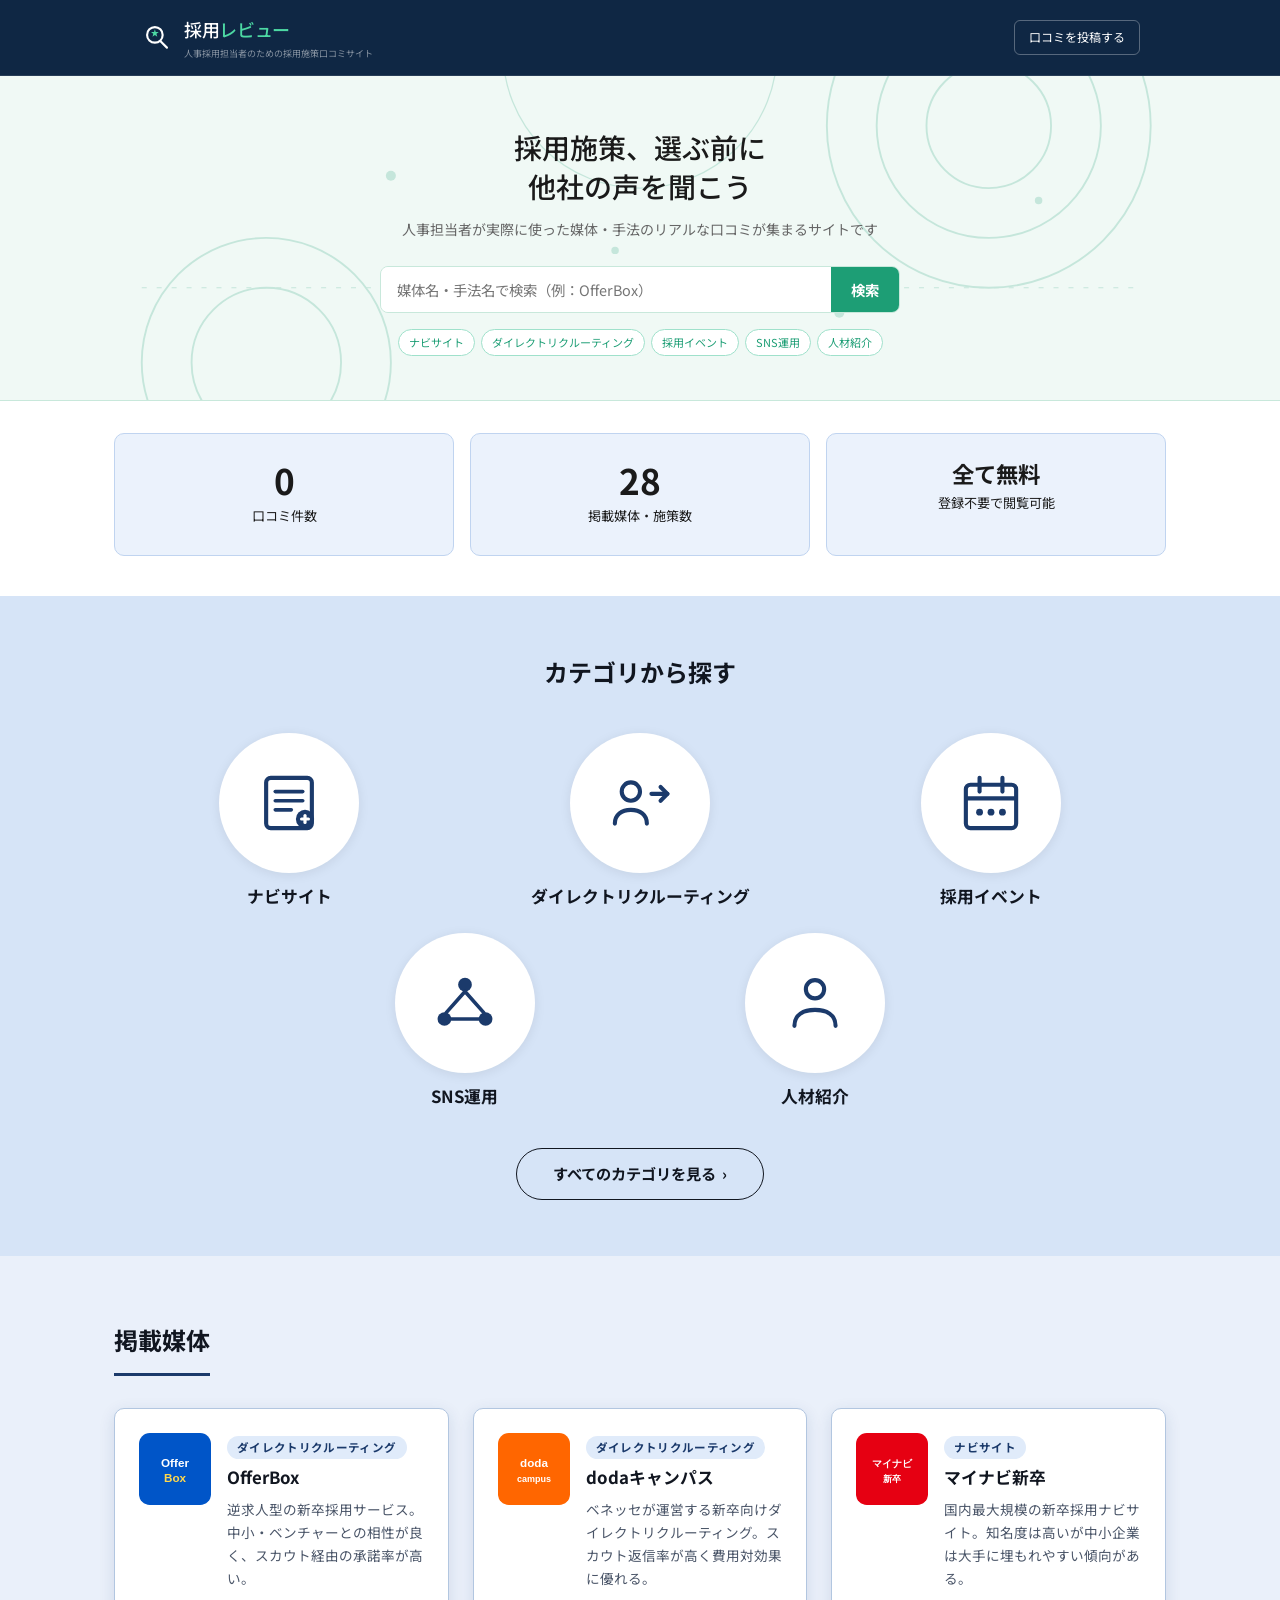
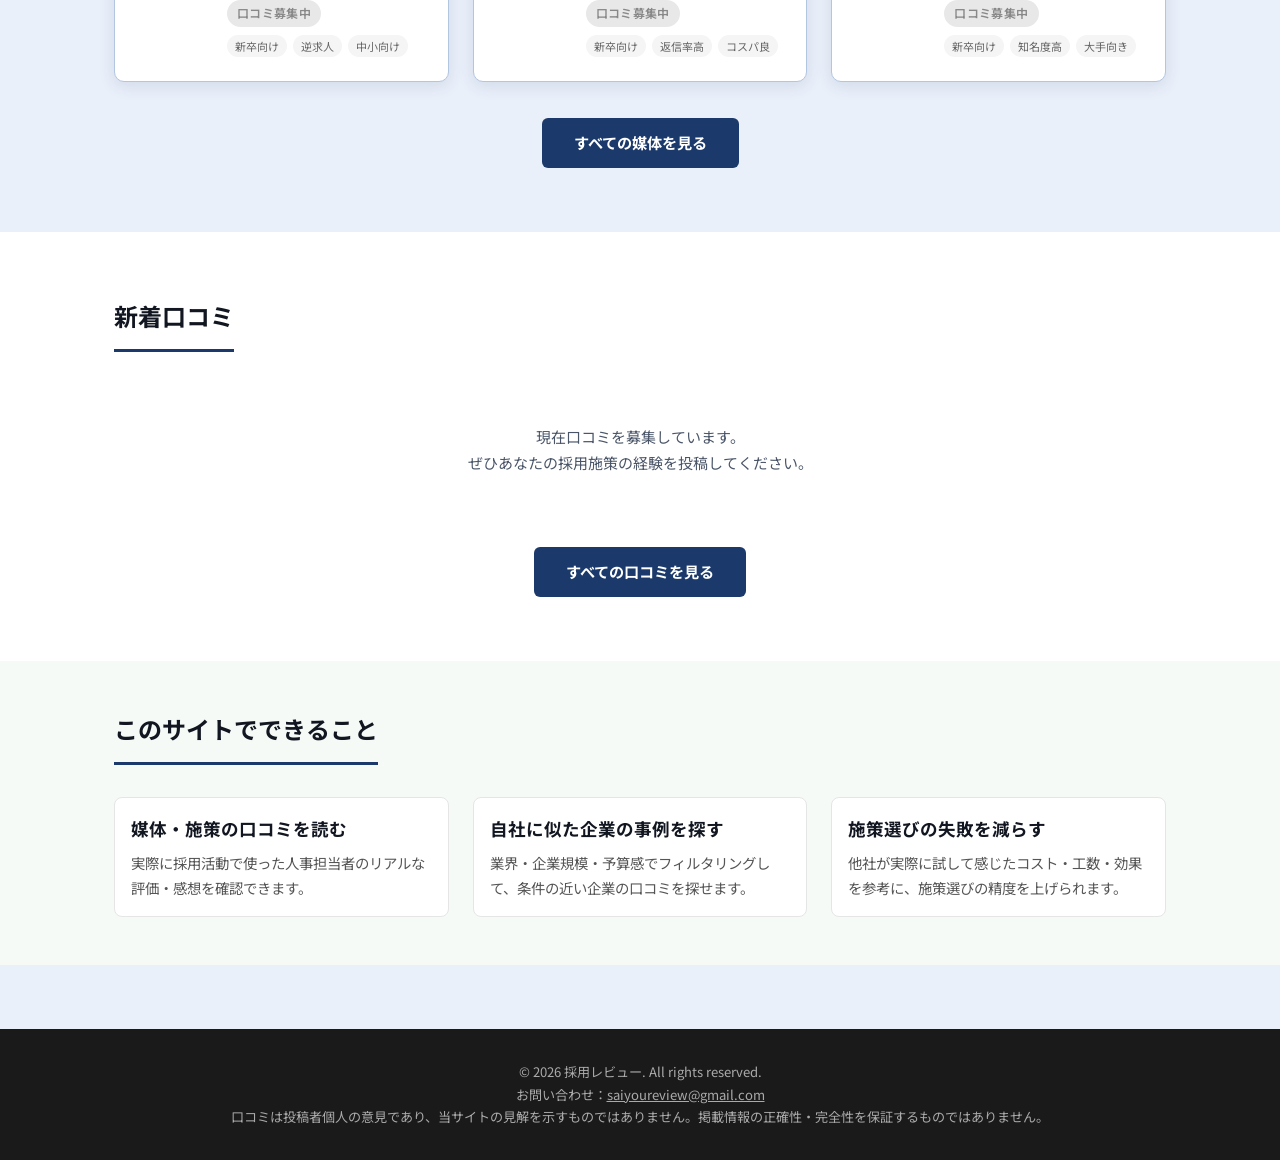
==== index.html @ 42b3bf72 "initial commit" ====
<!DOCTYPE html>
<html lang="ja">
<head>
  <meta charset="UTF-8">
  <meta name="viewport" content="width=device-width, initial-scale=1.0">
  <title>採用レビュー | 採用施策口コミサイト</title>
  <meta name="description" content="人事採用担当者のための採用施策口コミサイト。実際に使った媒体・手法のリアルな評価が集まります。">
  <link rel="stylesheet" href="style.css">
</head>
<body>

  <!-- ヘッダー -->
  <header class="site-header">
    <div class="header-inner">
      <a class="header-logo" href="index.html">
        <svg width="34" height="34" viewBox="0 0 48 48" xmlns="http://www.w3.org/2000/svg" aria-hidden="true">
          <circle cx="21" cy="21" r="11" fill="none" stroke="white" stroke-width="3"/>
          <line x1="29" y1="30" x2="38" y2="39" stroke="white" stroke-width="3" stroke-linecap="round"/>
          <polygon points="21,13 22.2,17 26.5,17 23.2,19.5 24.4,23.5 21,21 17.6,23.5 18.8,19.5 15.5,17 19.8,17" fill="#4DD9A4"/>
        </svg>
        <div class="logo-text-wrap">
          <div class="logo-name">採用<span>レビュー</span></div>
          <div class="logo-tagline">人事採用担当者のための採用施策口コミサイト</div>
        </div>
      </a>
      <a href="https://docs.google.com/forms/d/e/1FAIpQLSdxXfMuIzpGPsbss---XyRAHWYiXfm2ue7UABuBfPhTopkmUQ/viewform?usp=header" class="btn-post" target="_blank" rel="noopener noreferrer">口コミを投稿する</a>
    </div>
  </header>

  <!-- ヒーロー -->
  <section class="hero">
    <svg class="hero-pattern" viewBox="0 0 800 260" xmlns="http://www.w3.org/2000/svg" aria-hidden="true">
      <circle cx="680" cy="40" r="130" fill="none" stroke="#1D9E75" stroke-width="1.5"/>
      <circle cx="680" cy="40" r="90" fill="none" stroke="#1D9E75" stroke-width="1.5"/>
      <circle cx="680" cy="40" r="50" fill="none" stroke="#1D9E75" stroke-width="1.5"/>
      <circle cx="100" cy="230" r="100" fill="none" stroke="#1D9E75" stroke-width="1.5"/>
      <circle cx="100" cy="230" r="60" fill="none" stroke="#1D9E75" stroke-width="1.5"/>
      <circle cx="400" cy="-20" r="110" fill="none" stroke="#1D9E75" stroke-width="1"/>
      <line x1="0" y1="170" x2="800" y2="170" stroke="#1D9E75" stroke-width="0.8" stroke-dasharray="4 8"/>
      <circle cx="200" cy="80" r="4" fill="#1D9E75"/>
      <circle cx="380" cy="140" r="3" fill="#1D9E75"/>
      <circle cx="560" cy="190" r="4" fill="#1D9E75"/>
      <circle cx="720" cy="100" r="3" fill="#1D9E75"/>
    </svg>
    <div class="hero-inner">
      <h1>採用施策、選ぶ前に<br>他社の声を聞こう</h1>
      <p>人事担当者が実際に使った媒体・手法のリアルな口コミが集まるサイトです</p>
      <div class="hero-search">
        <input type="text" id="hero-search-input" class="search-input" placeholder="媒体名・手法名で検索（例：OfferBox）">
        <button class="search-btn" onclick="doSearch()">検索</button>
      </div>
      <div class="hero-tags">
        <a href="reviews.html?category=ナビサイト" class="hero-tag">ナビサイト</a>
        <a href="reviews.html?category=ダイレクトリクルーティング" class="hero-tag">ダイレクトリクルーティング</a>
        <a href="reviews.html?category=採用イベント" class="hero-tag">採用イベント</a>
        <a href="reviews.html?category=SNS運用" class="hero-tag">SNS運用</a>
        <a href="reviews.html?category=人材紹介" class="hero-tag">人材紹介</a>
      </div>
    </div>
  </section>

  <!-- 統計カード -->
  <section class="stats-section">
    <div class="container">
      <div class="stats-grid">
        <div class="stat-card">
          <span class="stat-num">0</span>
          <span class="stat-label">口コミ件数</span>
        </div>
        <div class="stat-card">
          <span class="stat-num">28</span>
          <span class="stat-label">掲載媒体・施策数</span>
        </div>
        <div class="stat-card">
          <span class="stat-num stat-text">全て無料</span>
          <span class="stat-label">登録不要で閲覧可能</span>
        </div>
      </div>
    </div>
  </section>

  <!-- カテゴリから探す -->
  <section class="category-section">
    <div class="container">
      <h2 class="category-section-title">カテゴリから探す</h2>
      <div class="category-grid">
        <!-- ナビサイト：求人票リストのアイコン -->
        <a class="category-item" href="reviews.html?category=ナビサイト">
          <div class="category-circle">
            <svg width="64" height="64" viewBox="0 0 28 28" fill="none" xmlns="http://www.w3.org/2000/svg">
              <rect x="4" y="3" width="20" height="22" rx="2" stroke="#1B3A6B" stroke-width="1.8" fill="none"/>
              <line x1="8" y1="9" x2="20" y2="9" stroke="#1B3A6B" stroke-width="1.6" stroke-linecap="round"/>
              <line x1="8" y1="13" x2="20" y2="13" stroke="#1B3A6B" stroke-width="1.6" stroke-linecap="round"/>
              <line x1="8" y1="17" x2="15" y2="17" stroke="#1B3A6B" stroke-width="1.6" stroke-linecap="round"/>
              <circle cx="21" cy="21" r="4" fill="#1B3A6B"/>
              <line x1="19.5" y1="21" x2="22.5" y2="21" stroke="white" stroke-width="1.4" stroke-linecap="round"/>
              <line x1="21" y1="19.5" x2="21" y2="22.5" stroke="white" stroke-width="1.4" stroke-linecap="round"/>
            </svg>
          </div>
          <span class="category-name">ナビサイト</span>
        </a>

        <!-- ダイレクトリクルーティング：人物に矢印のアイコン -->
        <a class="category-item" href="reviews.html?category=ダイレクトリクルーティング">
          <div class="category-circle">
            <svg width="64" height="64" viewBox="0 0 28 28" fill="none" xmlns="http://www.w3.org/2000/svg">
              <circle cx="10" cy="9" r="4" stroke="#1B3A6B" stroke-width="1.8" fill="none"/>
              <path d="M3 23c0-4 3-6 7-6s7 2 7 6" stroke="#1B3A6B" stroke-width="1.8" stroke-linecap="round" fill="none"/>
              <line x1="19" y1="10" x2="26" y2="10" stroke="#1B3A6B" stroke-width="1.8" stroke-linecap="round"/>
              <polyline points="23,7 26,10 23,13" stroke="#1B3A6B" stroke-width="1.8" stroke-linecap="round" stroke-linejoin="round" fill="none"/>
            </svg>
          </div>
          <span class="category-name">ダイレクトリクルーティング</span>
        </a>

        <!-- 採用イベント：カレンダーのアイコン -->
        <a class="category-item" href="reviews.html?category=採用イベント">
          <div class="category-circle">
            <svg width="64" height="64" viewBox="0 0 28 28" fill="none" xmlns="http://www.w3.org/2000/svg">
              <rect x="3" y="6" width="22" height="19" rx="2" stroke="#1B3A6B" stroke-width="1.8" fill="none"/>
              <line x1="3" y1="12" x2="25" y2="12" stroke="#1B3A6B" stroke-width="1.8"/>
              <line x1="9" y1="3" x2="9" y2="9" stroke="#1B3A6B" stroke-width="1.8" stroke-linecap="round"/>
              <line x1="19" y1="3" x2="19" y2="9" stroke="#1B3A6B" stroke-width="1.8" stroke-linecap="round"/>
              <circle cx="9" cy="18" r="1.5" fill="#1B3A6B"/>
              <circle cx="14" cy="18" r="1.5" fill="#1B3A6B"/>
              <circle cx="19" cy="18" r="1.5" fill="#1B3A6B"/>
            </svg>
          </div>
          <span class="category-name">採用イベント</span>
        </a>

        <!-- SNS運用：スマホ＋吹き出しのアイコン -->
        <a class="category-item" href="reviews.html?category=SNS運用">
          <div class="category-circle">
            <svg width="64" height="64" viewBox="0 0 28 28" fill="none" xmlns="http://www.w3.org/2000/svg">
              <circle cx="14" cy="6" r="3" fill="#1B3A6B"/>
              <circle cx="5" cy="21" r="3" fill="#1B3A6B"/>
              <circle cx="23" cy="21" r="3" fill="#1B3A6B"/>
              <line x1="14" y1="9" x2="5.8" y2="18.2" stroke="#1B3A6B" stroke-width="1.6" stroke-linecap="round"/>
              <line x1="14" y1="9" x2="22.2" y2="18.2" stroke="#1B3A6B" stroke-width="1.6" stroke-linecap="round"/>
              <line x1="7.8" y1="21" x2="20.2" y2="21" stroke="#1B3A6B" stroke-width="1.6" stroke-linecap="round"/>
            </svg>
          </div>
          <span class="category-name">SNS運用</span>
        </a>

        <!-- 人材紹介：人物＋ブリーフケースのアイコン -->
        <a class="category-item" href="reviews.html?category=人材紹介">
          <div class="category-circle">
            <svg width="64" height="64" viewBox="0 0 28 28" fill="none" xmlns="http://www.w3.org/2000/svg">
              <circle cx="14" cy="8" r="4" stroke="#1B3A6B" stroke-width="1.8" fill="none"/>
              <path d="M5 24c0-5 4-7 9-7s9 2 9 7" stroke="#1B3A6B" stroke-width="1.8" stroke-linecap="round" fill="none"/>
            </svg>
          </div>
          <span class="category-name">人材紹介</span>
        </a>
      </div>
      <div style="text-align:center; margin-top:40px;">
        <a href="reviews.html" class="btn-all-category">すべてのカテゴリを見る &nbsp;›</a>
      </div>
    </div>
  </section>

  <!-- 評価の高い媒体 -->
  <section class="section">
    <div class="container">
      <h2 class="section-title">掲載媒体</h2>
      <div id="featured-cards" class="cards-grid"></div>
      <div style="text-align:center; margin-top:36px;">
        <a href="reviews.html" class="btn-primary">すべての媒体を見る</a>
      </div>
    </div>
  </section>

  <!-- 新着口コミ -->
  <section class="section" style="background:#fff;">
    <div class="container">
      <h2 class="section-title">新着口コミ</h2>
      <div id="latest-reviews"></div>
      <div style="text-align:center; margin-top:32px;">
        <a href="reviews.html" class="btn-primary">すべての口コミを見る</a>
      </div>
    </div>
  </section>

  <!-- このサイトでできること -->
  <section class="section" style="background:#f5faf7; padding-top:48px; padding-bottom:48px;">
    <div class="container">
      <h2 class="section-title">このサイトでできること</h2>
      <div style="display:grid; grid-template-columns:repeat(auto-fill,minmax(260px,1fr)); gap:24px;">
        <div class="review-card" style="margin-bottom:0;">
          <h3 style="margin-bottom:8px;">媒体・施策の口コミを読む</h3>
          <p style="color:#555; font-size:.9rem;">実際に採用活動で使った人事担当者のリアルな評価・感想を確認できます。</p>
        </div>
        <div class="review-card" style="margin-bottom:0;">
          <h3 style="margin-bottom:8px;">自社に似た企業の事例を探す</h3>
          <p style="color:#555; font-size:.9rem;">業界・企業規模・予算感でフィルタリングして、条件の近い企業の口コミを探せます。</p>
        </div>
        <div class="review-card" style="margin-bottom:0;">
          <h3 style="margin-bottom:8px;">施策選びの失敗を減らす</h3>
          <p style="color:#555; font-size:.9rem;">他社が実際に試して感じたコスト・工数・効果を参考に、施策選びの精度を上げられます。</p>
        </div>
      </div>
    </div>
  </section>

  <!-- フッター -->
  <footer class="site-footer">
    <p>© 2026 採用レビュー. All rights reserved.</p>
    <p>お問い合わせ：<a href="mailto:saiyoureview@gmail.com" style="color:inherit;">saiyoureview@gmail.com</a></p>
    <p>口コミは投稿者個人の意見であり、当サイトの見解を示すものではありません。掲載情報の正確性・完全性を保証するものではありません。</p>
  </footer>

  <script src="data.js"></script>
  <script src="main.js"></script>
</body>
</html>
---- style.css ----
/* ============================================================
   style.css - メディア比較サイト 共通スタイル
   ブランドカラー：#BA7517（アンバー）
   ============================================================ */

/* --- Google Fonts -------------------------------------------*/
@import url('https://fonts.googleapis.com/css2?family=Noto+Sans+JP:wght@400;500;700&display=swap');

/* --- CSS変数 ------------------------------------------------*/
:root {
  --color-primary:        #1B3A6B;   /* 深青：ヘッダー・ボタン */
  --color-primary-dark:   #102545;   /* さらに濃い青：ホバー */
  --color-primary-light:  #E0EBFA;   /* 薄青：バッジ・アクセント面 */
  --color-accent:         #4A90D9;   /* スカイブルー：アクセント */
  --color-text:           #111620;
  --color-text-sub:       #4a5568;
  --color-bg:             #EAF0FA;   /* オフブルー */
  --color-white:          #ffffff;
  --color-border:         #B2C6E0;
  --color-star:           #D4860A;   /* アンバー（星はそのまま） */
  --color-star-empty:     #bbb;
  --radius-card:          10px;
  --shadow-card:          0 4px 16px rgba(27,58,107,0.12);
  --font-main:            'Noto Sans JP', sans-serif;
  --max-width:            1100px;
  --spacing-section:      64px;
}

/* --- リセット -----------------------------------------------*/
*, *::before, *::after { box-sizing: border-box; margin: 0; padding: 0; }
img { max-width: 100%; height: auto; display: block; }
a  { color: inherit; text-decoration: none; }

/* --- 基本レイアウト -----------------------------------------*/
body {
  font-family: var(--font-main);
  color: var(--color-text);
  background: var(--color-bg);
  line-height: 1.7;
  font-size: 15px;
}

.container {
  max-width: var(--max-width);
  margin: 0 auto;
  padding: 0 24px;
}

/* ============================================================
   ヘッダー（深緑背景）
   ============================================================ */
.site-header {
  background: #0f2744;
  padding: 14px 28px;
  border-bottom: 1px solid rgba(255, 255, 255, 0.1);
  position: sticky;
  top: 0;
  z-index: 100;
}

.header-inner {
  display: flex;
  align-items: center;
  justify-content: space-between;
  max-width: 1000px;
  margin: 0 auto;
}

.header-logo {
  display: flex;
  align-items: center;
  gap: 10px;
  text-decoration: none;
}

.logo-text-wrap {
  display: flex;
  flex-direction: column;
}

.logo-name {
  font-size: 18px;
  font-weight: 500;
  color: white;
  letter-spacing: -0.02em;
}

.logo-name span {
  color: #4DD9A4;
}

.logo-tagline {
  font-size: 9px;
  color: rgba(255, 255, 255, 0.5);
  margin-top: 1px;
}

.btn-post {
  font-size: 12px;
  background: transparent;
  color: white;
  border: 0.5px solid rgba(255, 255, 255, 0.3);
  border-radius: 6px;
  padding: 6px 14px;
  cursor: pointer;
  text-decoration: none;
  white-space: nowrap;
  transition: background 0.2s;
}

.btn-post:hover {
  background: rgba(255, 255, 255, 0.08);
}

/* ============================================================
   ヒーローセクション（白背景・検索ボックス）
   ============================================================ */
.hero {
  position: relative;
  background: #f0f9f5;
  padding: 52px 40px 44px;
  overflow: hidden;
  text-align: center;
  border-bottom: 0.5px solid #c8e8db;
}

.hero-pattern {
  position: absolute;
  top: 0;
  left: 0;
  width: 100%;
  height: 100%;
  opacity: 0.2;
  pointer-events: none;
}

.hero-inner {
  position: relative;
  z-index: 1;
  max-width: 600px;
  margin: 0 auto;
}

.hero h1 {
  font-size: 28px;
  font-weight: 500;
  color: #1a1a1a;
  margin: 0 0 12px;
  line-height: 1.4;
}

.hero p {
  font-size: 14px;
  color: #666;
  margin: 0 0 24px;
}

/* 検索ボックス */
.hero-search {
  display: flex;
  gap: 0;
  max-width: 520px;
  margin: 0 auto;
  border: 1.5px solid #c8e8db;
  border-radius: 8px;
  overflow: hidden;
}

.search-input {
  flex: 1;
  padding: 12px 16px;
  font-size: 0.9rem;
  font-family: var(--font-main);
  border: none;
  outline: none;
  color: var(--color-text);
  background: white;
}

.search-btn {
  padding: 12px 20px;
  background: #1D9E75;
  border: none;
  font-size: 0.9rem;
  font-family: var(--font-main);
  font-weight: 700;
  color: white;
  cursor: pointer;
  transition: background 0.2s;
}

/* カテゴリタグ */
.hero-tags {
  display: flex;
  justify-content: center;
  gap: 6px;
  flex-wrap: wrap;
  margin-top: 16px;
}

.hero-tag {
  font-size: 11px;
  color: #1D9E75;
  background: white;
  padding: 3px 10px;
  border-radius: 999px;
  border: 0.5px solid #9FE1CB;
  text-decoration: none;
}

.hero-tag:hover {
  background: #e8f7f2;
}

.search-btn:hover { background: #f5f5f5; }

/* セクション区切り線 */
.section-divider {
  display: none;
}

/* ============================================================
   統計カードセクション
   ============================================================ */
.stats-section {
  padding: 32px 0 40px;
  background: #ffffff;
}

.stats-grid {
  display: grid;
  grid-template-columns: repeat(3, 1fr);
  gap: 16px;
}

.stat-card {
  background: #EBF2FC;
  border: 1px solid #c0d4f0;
  border-radius: var(--radius-card);
  padding: 28px 24px;
  text-align: center;
  display: flex;
  flex-direction: column;
  gap: 8px;
}

.stat-num {
  font-size: 2.2rem;
  font-weight: 700;
  color: #1a1a1a;
  line-height: 1;
}

.stat-num.stat-text { font-size: 1.4rem; }

.stat-label {
  font-size: 0.82rem;
  color: #1a1a1a;
}

/* btn-primary（他ページで使用） */
.btn-primary {
  display: inline-block;
  background: var(--color-primary);
  color: var(--color-white);
  font-weight: 700;
  padding: 12px 32px;
  border-radius: 6px;
  font-size: 0.95rem;
  transition: background 0.2s;
}

.btn-primary:hover { background: var(--color-primary-dark); }

/* ============================================================
   セクション共通
   ============================================================ */
.section {
  padding: var(--spacing-section) 0;
}

.section-title {
  font-size: 1.5rem;
  font-weight: 700;
  margin-bottom: 32px;
  padding-bottom: 12px;
  border-bottom: 3px solid var(--color-primary);
  display: inline-block;
}

/* ============================================================
   カード（媒体一覧）
   ============================================================ */
.cards-grid {
  display: grid;
  grid-template-columns: repeat(auto-fill, minmax(300px, 1fr));
  gap: 24px;
}

.card {
  background: var(--color-white);
  border-radius: var(--radius-card);
  box-shadow: var(--shadow-card);
  padding: 24px;
  display: flex;
  gap: 16px;
  transition: transform 0.2s, box-shadow 0.2s;
  cursor: pointer;
  border: 1px solid var(--color-border);
}

.card:hover {
  transform: translateY(-3px);
  box-shadow: 0 6px 24px rgba(0,0,0,0.12);
}

.card-logo {
  width: 72px;
  height: 72px;
  border-radius: 8px;
  flex-shrink: 0;
  object-fit: cover;
}

.card-body { flex: 1; min-width: 0; }

.card-title {
  font-size: 1.05rem;
  font-weight: 700;
  margin: 4px 0 6px;
}

.card-catch {
  font-size: 0.85rem;
  color: var(--color-text-sub);
  margin-bottom: 10px;
}

.card-meta {
  display: flex;
  align-items: center;
  gap: 6px;
  margin-bottom: 8px;
}

.card-budget {
  font-size: 0.82rem;
  color: var(--color-text-sub);
  margin-bottom: 8px;
}

/* ============================================================
   カテゴリバッジ
   ============================================================ */
.category-badge {
  display: inline-block;
  background: var(--color-primary-light);
  color: var(--color-primary);
  font-size: 0.72rem;
  font-weight: 700;
  padding: 2px 10px;
  border-radius: 20px;
  letter-spacing: 0.03em;
}

/* ============================================================
   タグ
   ============================================================ */
.card-tags, .detail-tags { display: flex; flex-wrap: wrap; gap: 6px; }

.tag {
  display: inline-block;
  background: #f0ece4;
  color: var(--color-text-sub);
  font-size: 0.75rem;
  padding: 2px 10px;
  border-radius: 20px;
}

/* ============================================================
   星評価
   ============================================================ */
.stars { display: inline-flex; }

.star { font-size: 1rem; line-height: 1; }
.star.full  { color: var(--color-star); }
.star.half  { color: var(--color-star); opacity: 0.6; }
.star.empty { color: var(--color-star-empty); }

.score-num {
  font-size: 0.9rem;
  font-weight: 700;
  color: var(--color-primary);
  margin-left: 4px;
}

.review-count {
  font-size: 0.82rem;
  color: var(--color-text-sub);
}

/* ============================================================
   フィルターボタン
   ============================================================ */
.filter-wrap {
  display: flex;
  flex-wrap: wrap;
  gap: 10px;
  margin-bottom: 32px;
}

.filter-btn {
  background: var(--color-white);
  border: 1.5px solid var(--color-border);
  border-radius: 40px;
  padding: 6px 18px;
  font-size: 0.85rem;
  font-family: var(--font-main);
  cursor: pointer;
  transition: all 0.2s;
  color: var(--color-text);
}

.filter-btn:hover {
  border-color: var(--color-accent);
  color: var(--color-primary);
}

.filter-btn.active {
  background: var(--color-primary);
  border-color: var(--color-primary);
  color: var(--color-white);
  font-weight: 700;
}

/* ============================================================
   口コミカード
   ============================================================ */
.review-card {
  background: white;
  border: 0.5px solid #e5e5e5;
  border-radius: 8px;
  padding: 16px;
  margin-bottom: 12px;
}

.review-top {
  display: flex;
  align-items: center;
  gap: 10px;
  margin-bottom: 10px;
}

.media-name {
  font-size: 15px;
  font-weight: 500;
  flex: 1;
  color: #1a1a1a;
}

.stars {
  color: #BA7517;
  font-size: 14px;
}

.score {
  font-size: 13px;
  font-weight: 500;
  color: #1a1a1a;
}

.tag-row {
  display: flex;
  gap: 6px;
  flex-wrap: wrap;
  margin-bottom: 10px;
}

.tag {
  font-size: 11px;
  background: #f5f5f5;
  color: #666;
  padding: 2px 8px;
  border-radius: 999px;
}

.review-text {
  font-size: 13px;
  color: #444;
  line-height: 1.7;
}

.review-body {
  color: var(--color-text);
  line-height: 1.8;
  font-size: 0.9rem;
}

/* 旧スタイル（detail.html の関連口コミで使用） */
.review-footer {
  display: flex;
  justify-content: space-between;
  flex-wrap: wrap;
  gap: 8px;
  font-size: 0.82rem;
  color: var(--color-text-sub);
  margin-top: 12px;
}

.reviewer { font-weight: 500; }

/* ============================================================
   詳細ページ（detail.html）
   ============================================================ */
.detail-header {
  display: flex;
  gap: 24px;
  align-items: flex-start;
  margin-bottom: 28px;
  flex-wrap: wrap;
}

.detail-logo {
  width: 96px;
  height: 96px;
  border-radius: 12px;
  flex-shrink: 0;
  object-fit: cover;
}

.detail-name {
  font-size: 1.6rem;
  font-weight: 700;
  margin: 6px 0 8px;
}

.detail-catch {
  color: var(--color-text-sub);
  margin-bottom: 10px;
}

.detail-stars {
  display: flex;
  align-items: center;
  gap: 6px;
}

.detail-desc {
  line-height: 1.9;
  margin-bottom: 32px;
  color: var(--color-text);
}

/* スペックテーブル */
.spec-table {
  width: 100%;
  border-collapse: collapse;
  margin-bottom: 40px;
  font-size: 0.9rem;
}

.spec-table th,
.spec-table td {
  padding: 14px 18px;
  border-bottom: 1px solid var(--color-border);
  text-align: left;
  vertical-align: top;
}

.spec-table th {
  width: 30%;
  background: var(--color-primary-light);
  color: var(--color-primary-dark);
  font-weight: 700;
}

.spec-table td { background: var(--color-white); }

/* ============================================================
   カテゴリから探す（丸アイコン型）
   ============================================================ */
.category-section {
  background: #D6E4F7;
  padding: 56px 24px;
  text-align: center;
}

.category-section-title {
  font-size: 1.5rem;
  font-weight: 700;
  margin-bottom: 40px;
  color: var(--color-text);
}

.category-grid {
  display: flex;
  flex-wrap: wrap;
  justify-content: center;
  gap: 24px 16px;
  max-width: var(--max-width);
  margin: 0 auto;
}

/* 各アイテム：丸＋テキスト縦並び */
.category-item {
  display: flex;
  flex-direction: column;
  align-items: center;
  gap: 12px;
  cursor: pointer;
  text-decoration: none;
  width: calc(33.333% - 16px);
}


.category-item:hover .category-circle {
  background: var(--color-white);
  box-shadow: 0 6px 20px rgba(45,106,79,0.15);
  transform: translateY(-4px);
}

/* 丸いアイコンエリア */
.category-circle {
  width: 140px;
  height: 140px;
  border-radius: 50%;
  background: var(--color-white);
  display: flex;
  align-items: center;
  justify-content: center;
  font-size: 1rem;
  box-shadow: 0 2px 12px rgba(0,0,0,0.08);
  transition: box-shadow 0.2s, transform 0.2s;
}

.category-name {
  font-size: 1.05rem;
  font-weight: 700;
  color: var(--color-text);
  line-height: 1.4;
}

.category-count {
  font-size: 0.88rem;
  color: var(--color-primary);
  font-weight: 500;
}

/* 「すべて見る」ボタン */
.btn-all-category {
  display: inline-block;
  border: 1.5px solid var(--color-text);
  border-radius: 40px;
  padding: 12px 36px;
  font-size: 0.95rem;
  font-weight: 700;
  color: var(--color-text);
  transition: background 0.2s, color 0.2s;
}

.btn-all-category:hover {
  background: var(--color-primary);
  border-color: var(--color-primary);
  color: var(--color-white);
}

@media (max-width: 600px) {
  .category-item { width: calc(50% - 16px); }
  .category-circle { width: 90px; height: 90px; }
}

/* ============================================================
   フッター
   ============================================================ */
.site-footer {
  background: #1a1a1a;
  color: #aaa;
  text-align: center;
  padding: 32px 24px;
  font-size: 0.82rem;
  margin-top: 64px;
}

.site-footer a { color: #ccc; text-decoration: underline; }

.footer-disclaimer {
  font-size: 0.75rem;
  color: #888;
  margin-top: 12px;
  line-height: 1.6;
}

.no-score {
  font-size: 0.82rem;
  color: var(--color-text-sub);
  font-style: italic;
}

.badge-recruiting {
  display: inline-block;
  background: #e8e8e8;
  color: #888;
  font-size: 0.75rem;
  font-weight: 600;
  padding: 3px 10px;
  border-radius: 20px;
  letter-spacing: 0.03em;
}

/* ============================================================
   no-result
   ============================================================ */
.no-result {
  text-align: center;
  color: var(--color-text-sub);
  padding: 40px;
}

/* ============================================================
   パンくずリスト
   ============================================================ */
.breadcrumb {
  font-size: 0.82rem;
  color: var(--color-text-sub);
  padding: 12px 0;
  margin-bottom: 8px;
}

.breadcrumb a { color: var(--color-primary); text-decoration: underline; }
.breadcrumb span::before { content: " › "; }

/* ============================================================
   レスポンシブ
   ============================================================ */
@media (max-width: 768px) {
  .stats-grid { grid-template-columns: 1fr; }
  .hero-search { flex-direction: column; border-radius: 8px; }
  .search-btn { border-left: none; border-top: 1.5px solid var(--color-border); }

  .hero { padding: 56px 20px; }

  .cards-grid { grid-template-columns: 1fr; }

  .card { flex-direction: column; }
  .card-logo { width: 56px; height: 56px; }

  .detail-header { flex-direction: column; }

  .spec-table th { width: 40%; }

  .review-card { padding: 20px 16px; }

  .review-footer { flex-direction: column; }
}

@media (max-width: 480px) {
  .section { padding: 40px 0; }
  .section-title { font-size: 1.2rem; }
  .spec-table th, .spec-table td { padding: 10px 12px; }
}
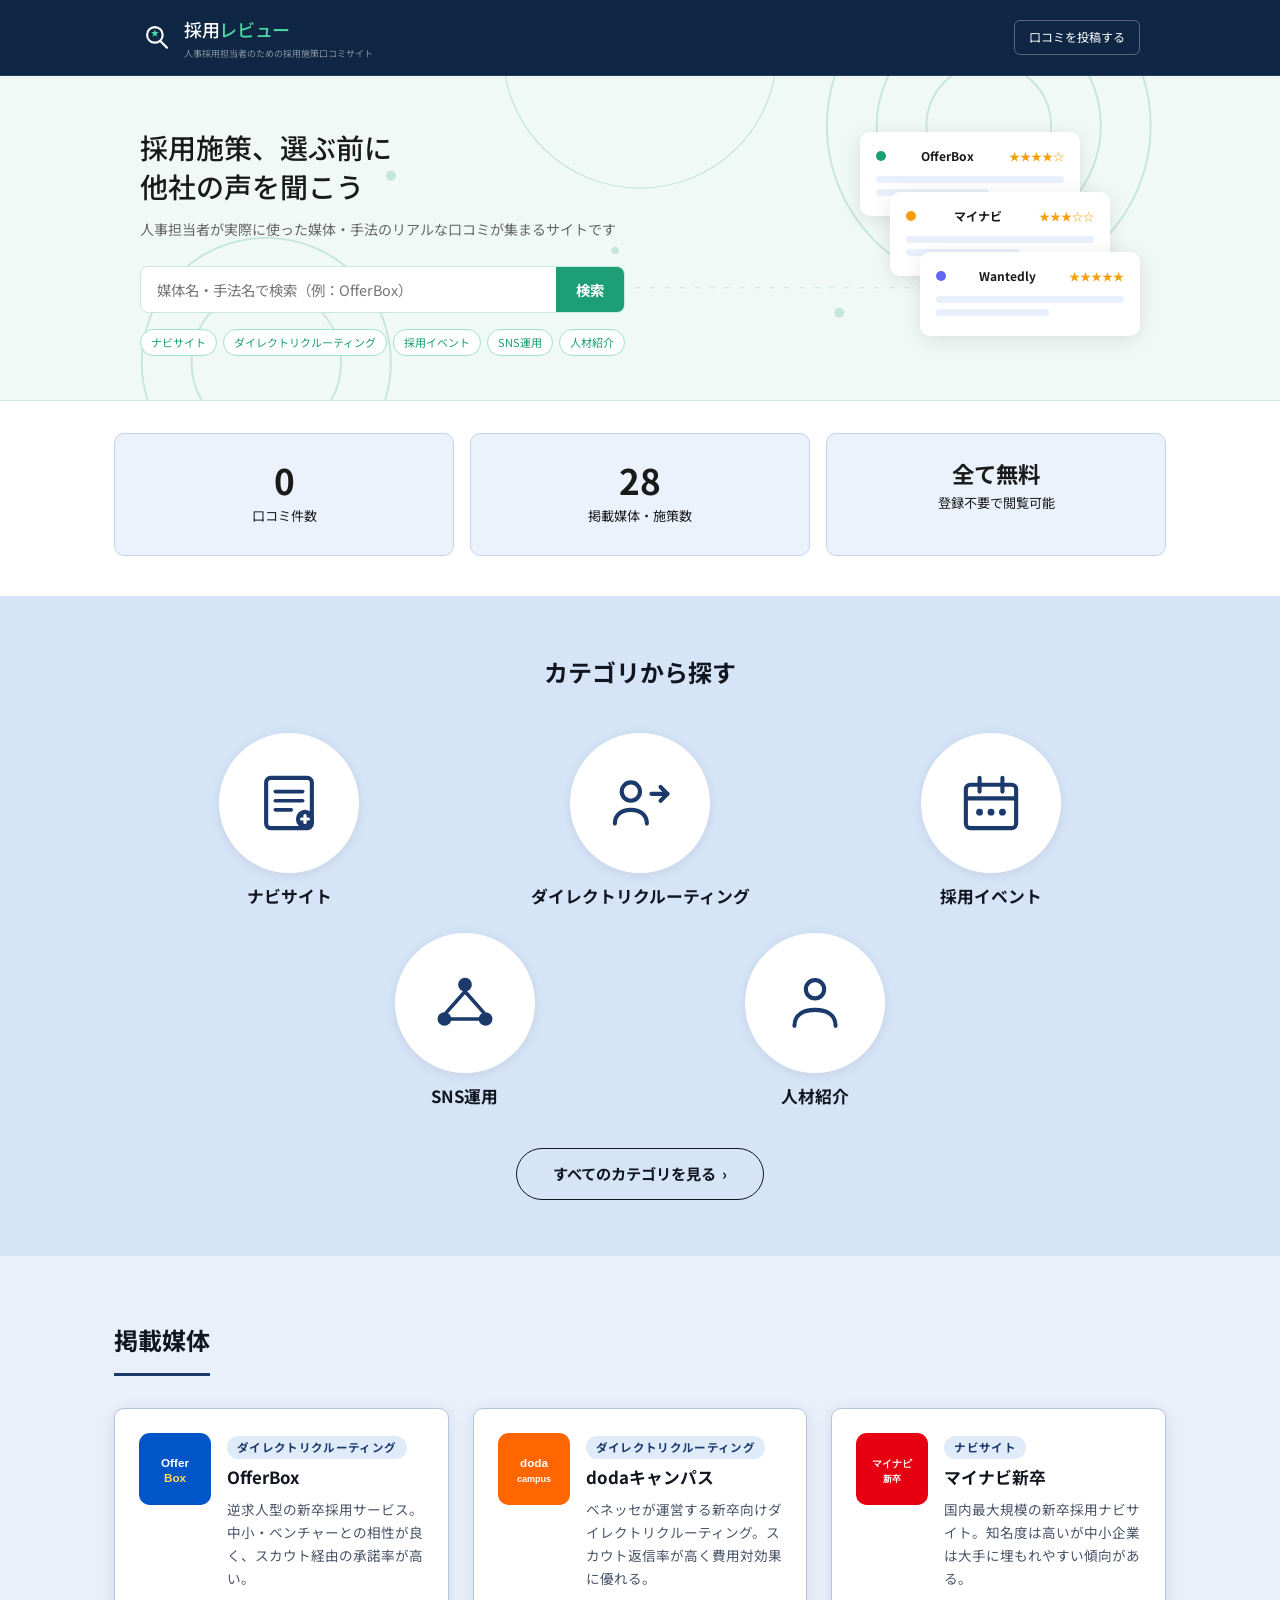
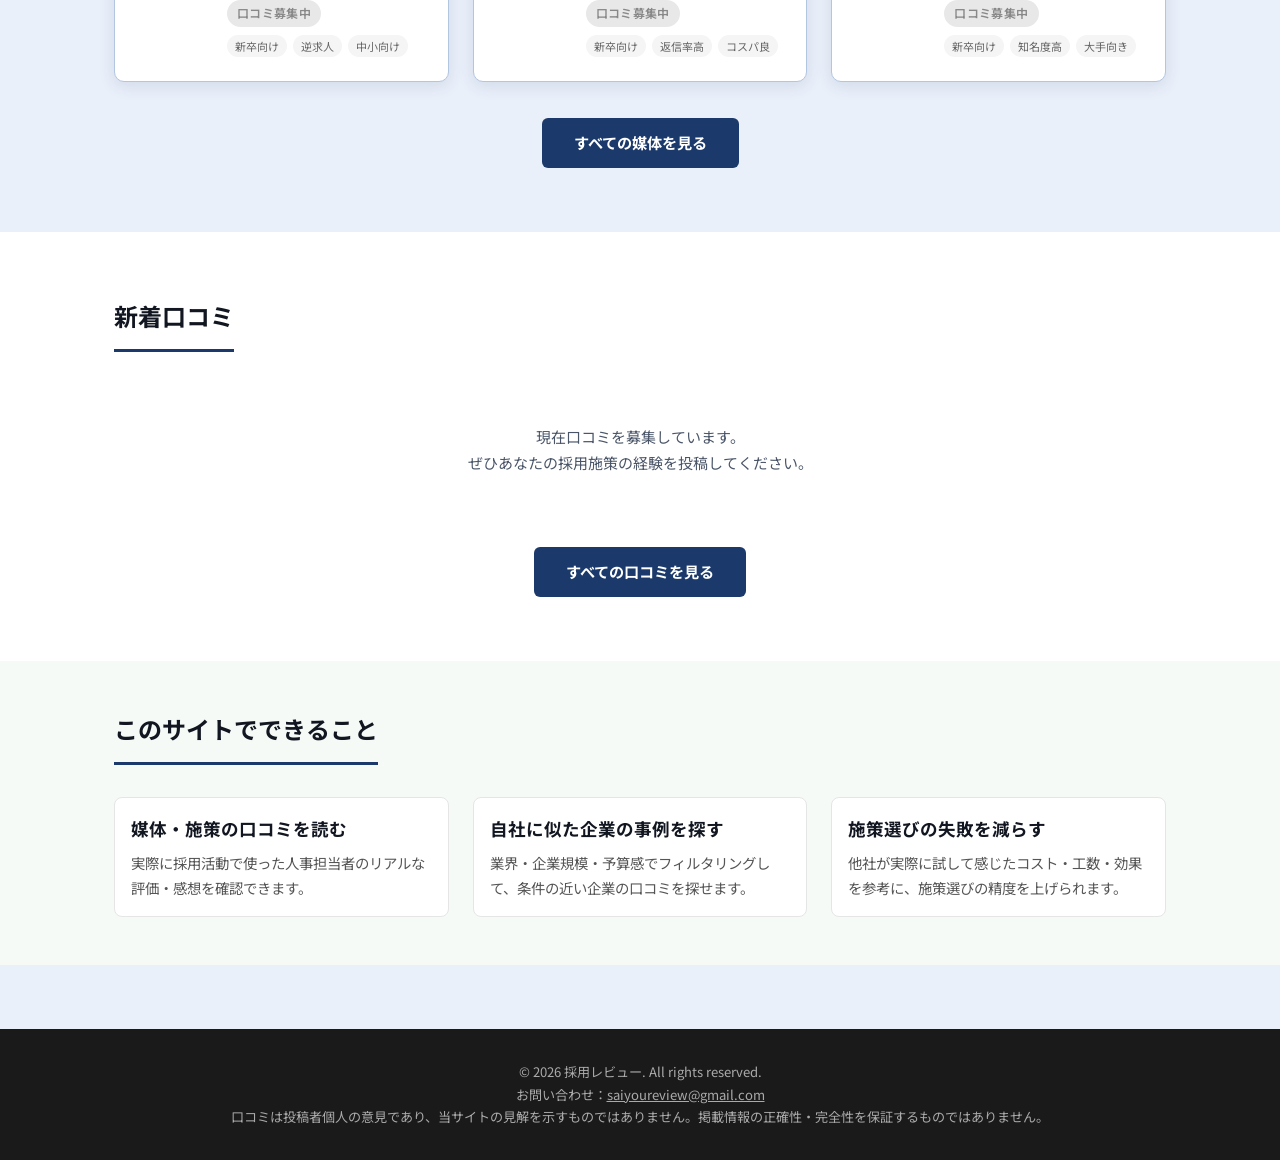
==== commit 76e44a95: "Add hero 2-column layout with mockup cards" ====
--- a/index.html
+++ b/index.html
@@ -42,19 +42,50 @@
       <circle cx="560" cy="190" r="4" fill="#1D9E75"/>
       <circle cx="720" cy="100" r="3" fill="#1D9E75"/>
     </svg>
-    <div class="hero-inner">
-      <h1>採用施策、選ぶ前に<br>他社の声を聞こう</h1>
-      <p>人事担当者が実際に使った媒体・手法のリアルな口コミが集まるサイトです</p>
-      <div class="hero-search">
-        <input type="text" id="hero-search-input" class="search-input" placeholder="媒体名・手法名で検索（例：OfferBox）">
-        <button class="search-btn" onclick="doSearch()">検索</button>
-      </div>
-      <div class="hero-tags">
-        <a href="reviews.html?category=ナビサイト" class="hero-tag">ナビサイト</a>
-        <a href="reviews.html?category=ダイレクトリクルーティング" class="hero-tag">ダイレクトリクルーティング</a>
-        <a href="reviews.html?category=採用イベント" class="hero-tag">採用イベント</a>
-        <a href="reviews.html?category=SNS運用" class="hero-tag">SNS運用</a>
-        <a href="reviews.html?category=人材紹介" class="hero-tag">人材紹介</a>
+    <div class="hero-body">
+      <div class="hero-inner">
+        <h1>採用施策、選ぶ前に<br>他社の声を聞こう</h1>
+        <p>人事担当者が実際に使った媒体・手法のリアルな口コミが集まるサイトです</p>
+        <div class="hero-search">
+          <input type="text" id="hero-search-input" class="search-input" placeholder="媒体名・手法名で検索（例：OfferBox）">
+          <button class="search-btn" onclick="doSearch()">検索</button>
+        </div>
+        <div class="hero-tags">
+          <a href="reviews.html?category=ナビサイト" class="hero-tag">ナビサイト</a>
+          <a href="reviews.html?category=ダイレクトリクルーティング" class="hero-tag">ダイレクトリクルーティング</a>
+          <a href="reviews.html?category=採用イベント" class="hero-tag">採用イベント</a>
+          <a href="reviews.html?category=SNS運用" class="hero-tag">SNS運用</a>
+          <a href="reviews.html?category=人材紹介" class="hero-tag">人材紹介</a>
+        </div>
+      </div>
+      <div class="hero-mockup">
+        <div class="mockup-card">
+          <div class="mockup-card-header">
+            <div class="mockup-dot" style="background:#1D9E75"></div>
+            <div class="mockup-label">OfferBox</div>
+            <div class="mockup-stars">★★★★☆</div>
+          </div>
+          <div class="mockup-bar"></div>
+          <div class="mockup-bar short"></div>
+        </div>
+        <div class="mockup-card offset">
+          <div class="mockup-card-header">
+            <div class="mockup-dot" style="background:#f59e0b"></div>
+            <div class="mockup-label">マイナビ</div>
+            <div class="mockup-stars">★★★☆☆</div>
+          </div>
+          <div class="mockup-bar"></div>
+          <div class="mockup-bar short"></div>
+        </div>
+        <div class="mockup-card offset2">
+          <div class="mockup-card-header">
+            <div class="mockup-dot" style="background:#6366f1"></div>
+            <div class="mockup-label">Wantedly</div>
+            <div class="mockup-stars">★★★★★</div>
+          </div>
+          <div class="mockup-bar"></div>
+          <div class="mockup-bar short"></div>
+        </div>
       </div>
     </div>
   </section>
--- a/style.css
+++ b/style.css
@@ -124,6 +124,73 @@
   border-bottom: 0.5px solid #c8e8db;
 }
 
+/* ヒーロー 2カラムレイアウト */
+.hero-body {
+  position: relative;
+  z-index: 1;
+  display: flex;
+  align-items: center;
+  justify-content: space-between;
+  gap: 40px;
+  max-width: 1000px;
+  margin: 0 auto;
+}
+
+/* モックアップエリア */
+.hero-mockup {
+  position: relative;
+  flex-shrink: 0;
+  width: 280px;
+  height: 220px;
+}
+
+.mockup-card {
+  position: absolute;
+  background: white;
+  border-radius: 10px;
+  padding: 14px 16px;
+  width: 220px;
+  box-shadow: 0 4px 20px rgba(0,0,0,0.1);
+}
+
+.mockup-card.offset  { top: 60px;  left: 30px; }
+.mockup-card.offset2 { top: 120px; left: 60px; }
+
+.mockup-card-header {
+  display: flex;
+  align-items: center;
+  gap: 8px;
+  margin-bottom: 10px;
+}
+
+.mockup-dot {
+  width: 10px;
+  height: 10px;
+  border-radius: 50%;
+  flex-shrink: 0;
+}
+
+.mockup-label {
+  font-size: 12px;
+  font-weight: 700;
+  color: #1a1a1a;
+  flex: 1;
+}
+
+.mockup-stars {
+  font-size: 11px;
+  color: #f59e0b;
+}
+
+.mockup-bar {
+  height: 7px;
+  background: #e8f0fe;
+  border-radius: 4px;
+  margin-bottom: 6px;
+}
+
+.mockup-bar.short { width: 60%; }
+
 .hero-pattern {
   position: absolute;
   top: 0;
@@ -137,8 +204,8 @@
 .hero-inner {
   position: relative;
   z-index: 1;
-  max-width: 600px;
-  margin: 0 auto;
+  max-width: 540px;
+  text-align: left;
 }
 
 .hero h1 {
@@ -738,6 +805,9 @@
   .search-btn { border-left: none; border-top: 1.5px solid var(--color-border); }
 
   .hero { padding: 56px 20px; }
+  .hero-body { flex-direction: column; }
+  .hero-inner { text-align: center; max-width: 100%; }
+  .hero-mockup { display: none; }
 
   .cards-grid { grid-template-columns: 1fr; }
 
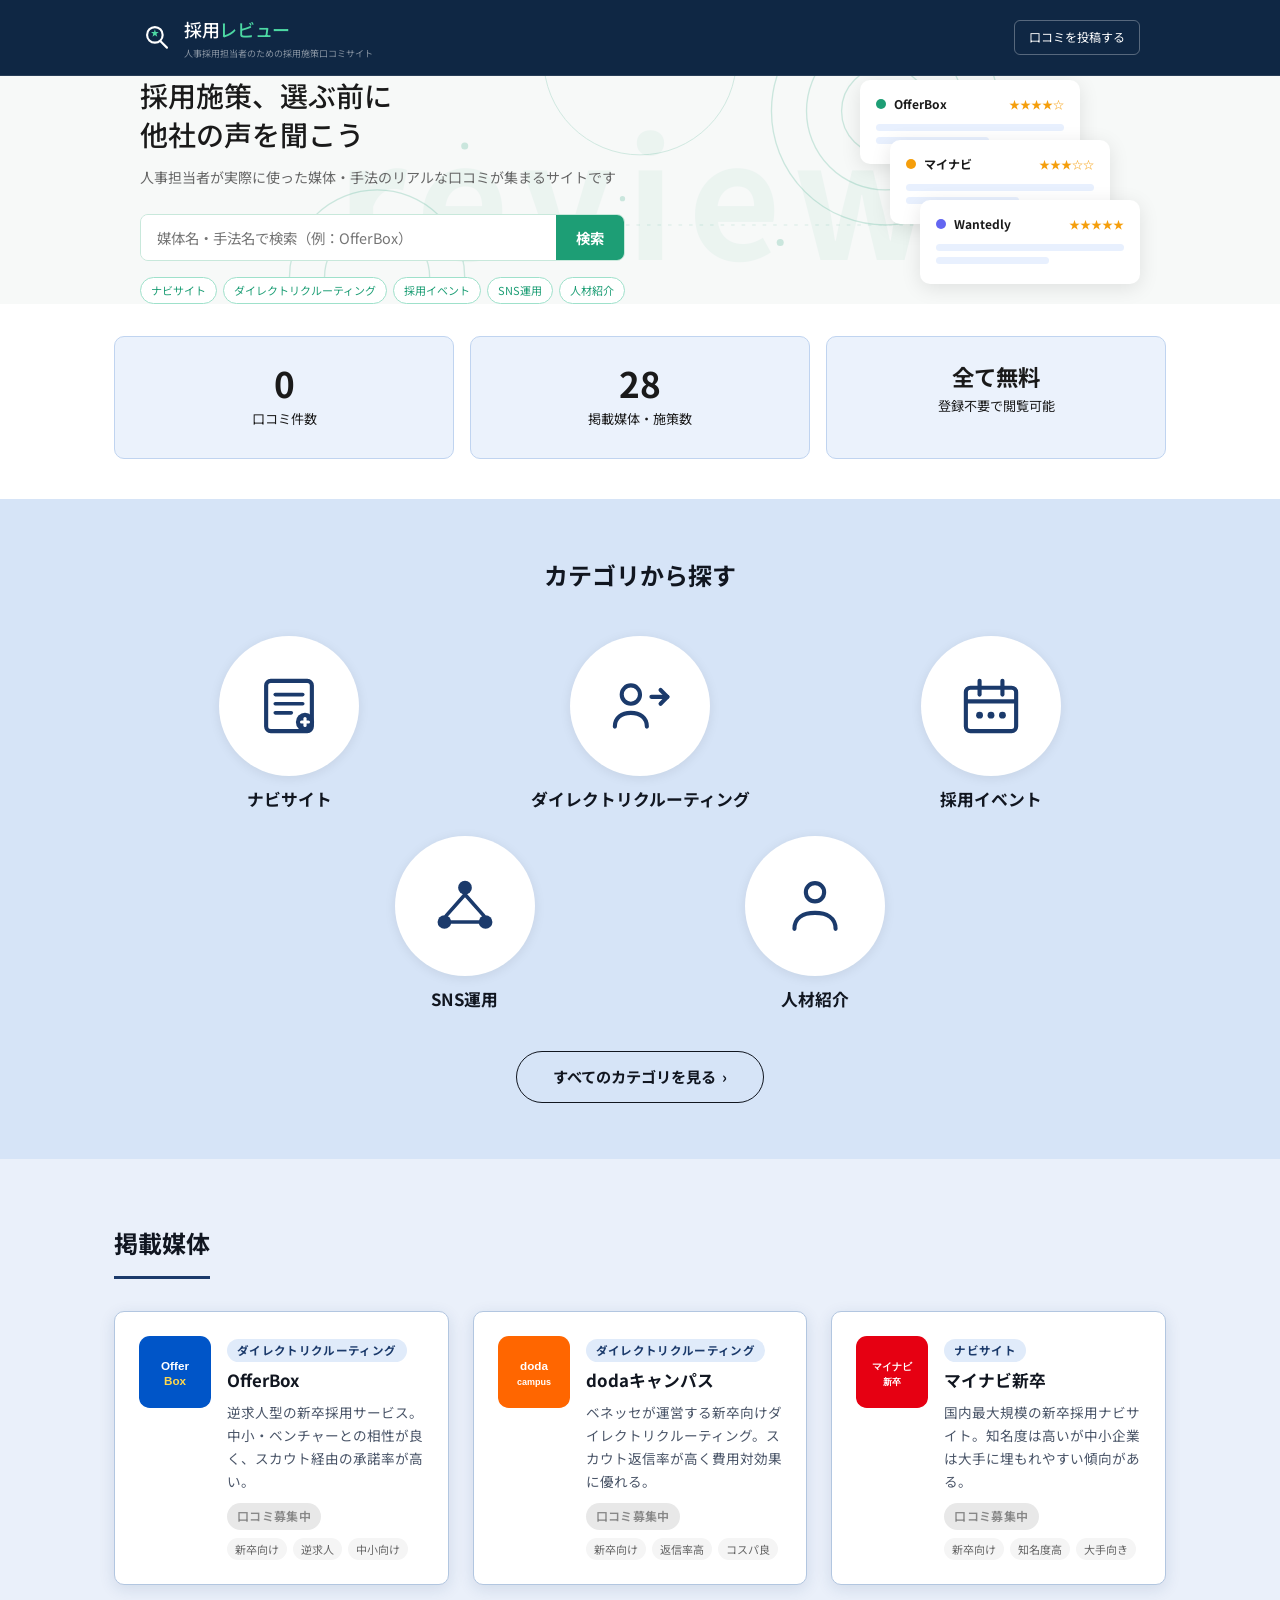
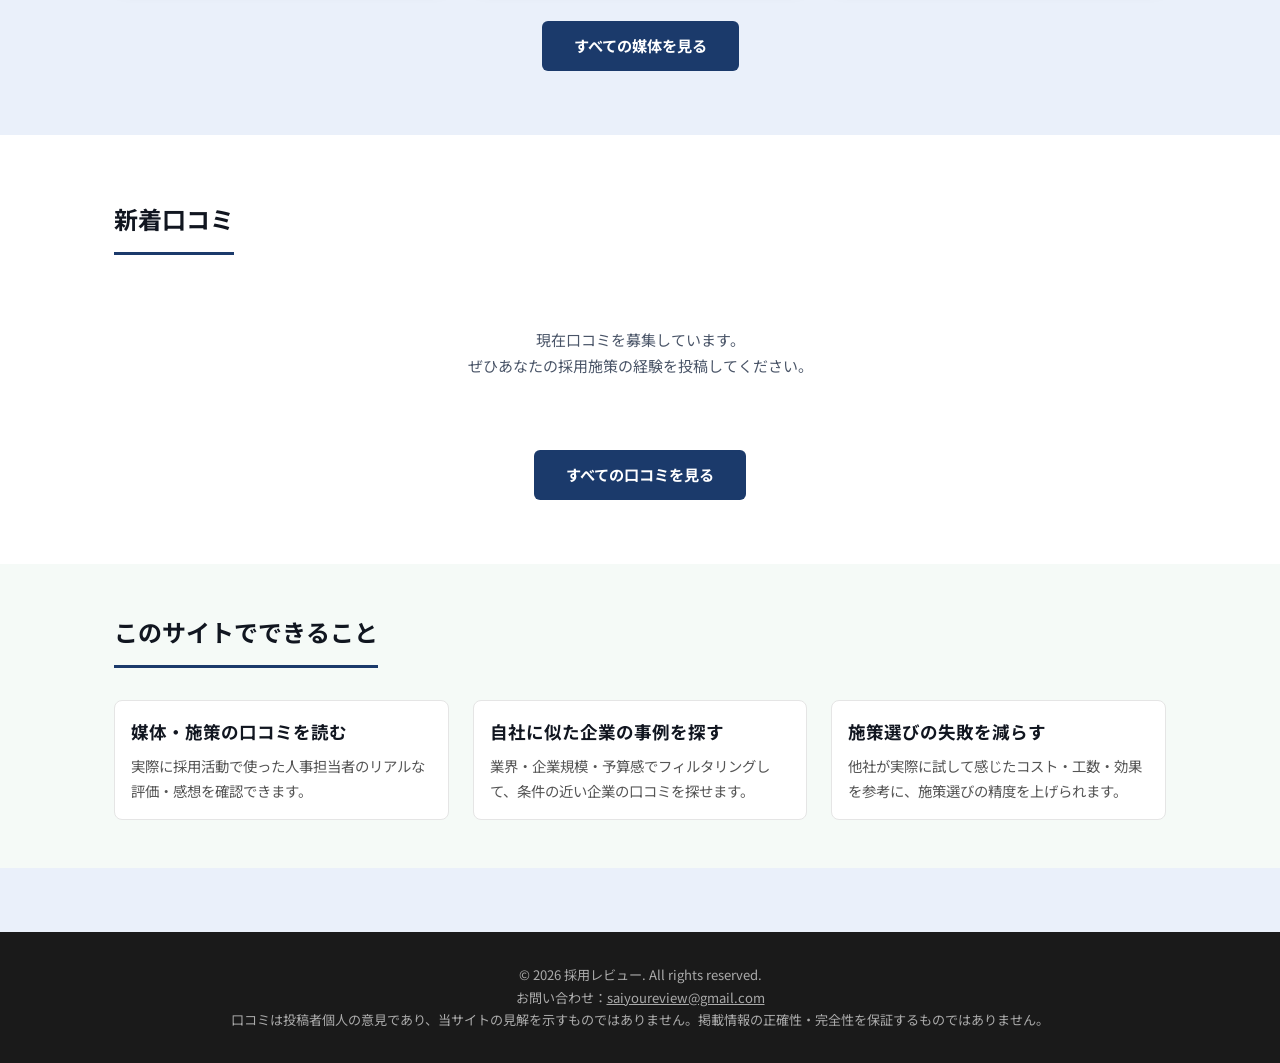
==== commit 5295d010: "Update hero section with watermark and 2-column layout" ====
--- a/index.html
+++ b/index.html
@@ -42,6 +42,7 @@
       <circle cx="560" cy="190" r="4" fill="#1D9E75"/>
       <circle cx="720" cy="100" r="3" fill="#1D9E75"/>
     </svg>
+    <div class="hero-watermark">review</div>
     <div class="hero-body">
       <div class="hero-inner">
         <h1>採用施策、選ぶ前に<br>他社の声を聞こう</h1>
--- a/style.css
+++ b/style.css
@@ -116,12 +116,25 @@
    ヒーローセクション（白背景・検索ボックス）
    ============================================================ */
 .hero {
+  background: #f7f9f8;
   position: relative;
-  background: #f0f9f5;
-  padding: 52px 40px 44px;
   overflow: hidden;
-  text-align: center;
-  border-bottom: 0.5px solid #c8e8db;
+}
+
+/* ヒーローウォーターマーク */
+.hero-watermark {
+  position: absolute;
+  top: 50%;
+  left: 50%;
+  transform: translate(-50%, -50%);
+  font-size: 160px;
+  font-weight: 700;
+  color: #1D9E75;
+  opacity: 0.05;
+  white-space: nowrap;
+  letter-spacing: 0.08em;
+  pointer-events: none;
+  user-select: none;
 }
 
 /* ヒーロー 2カラムレイアウト */
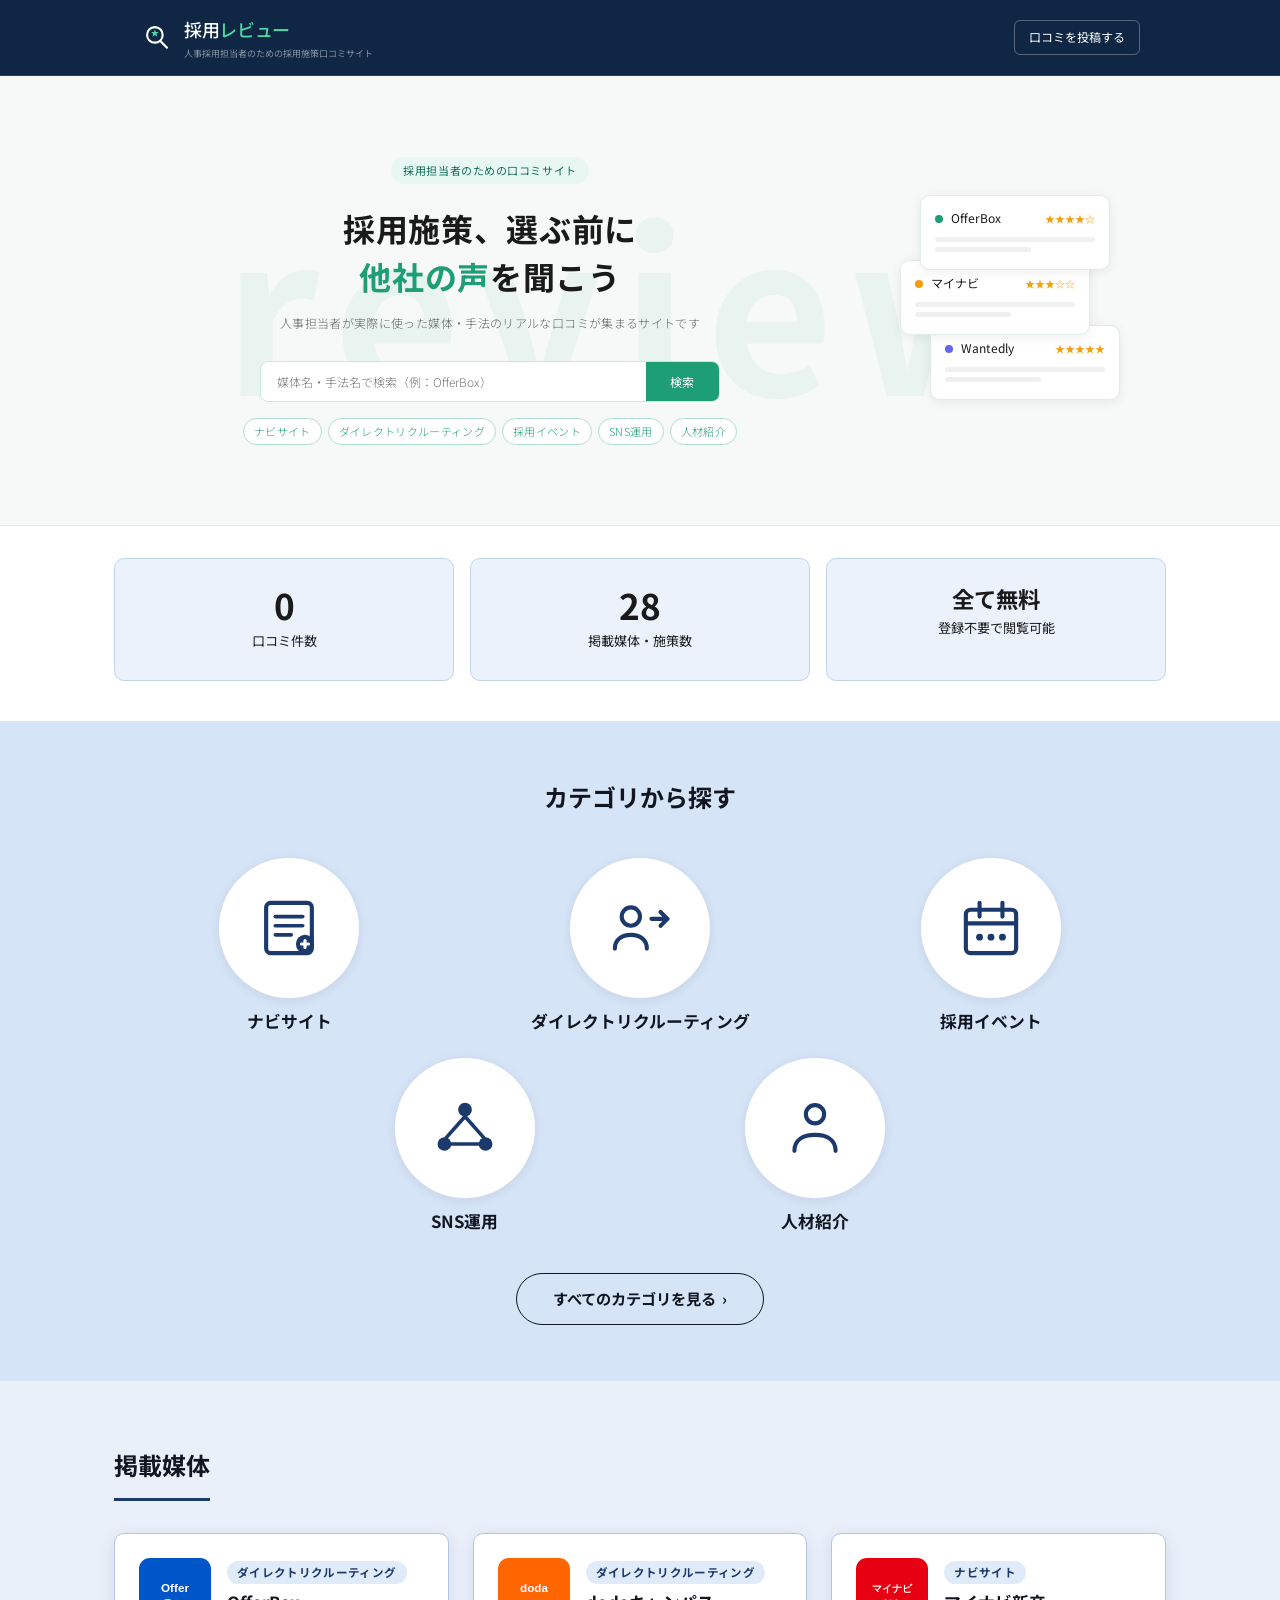
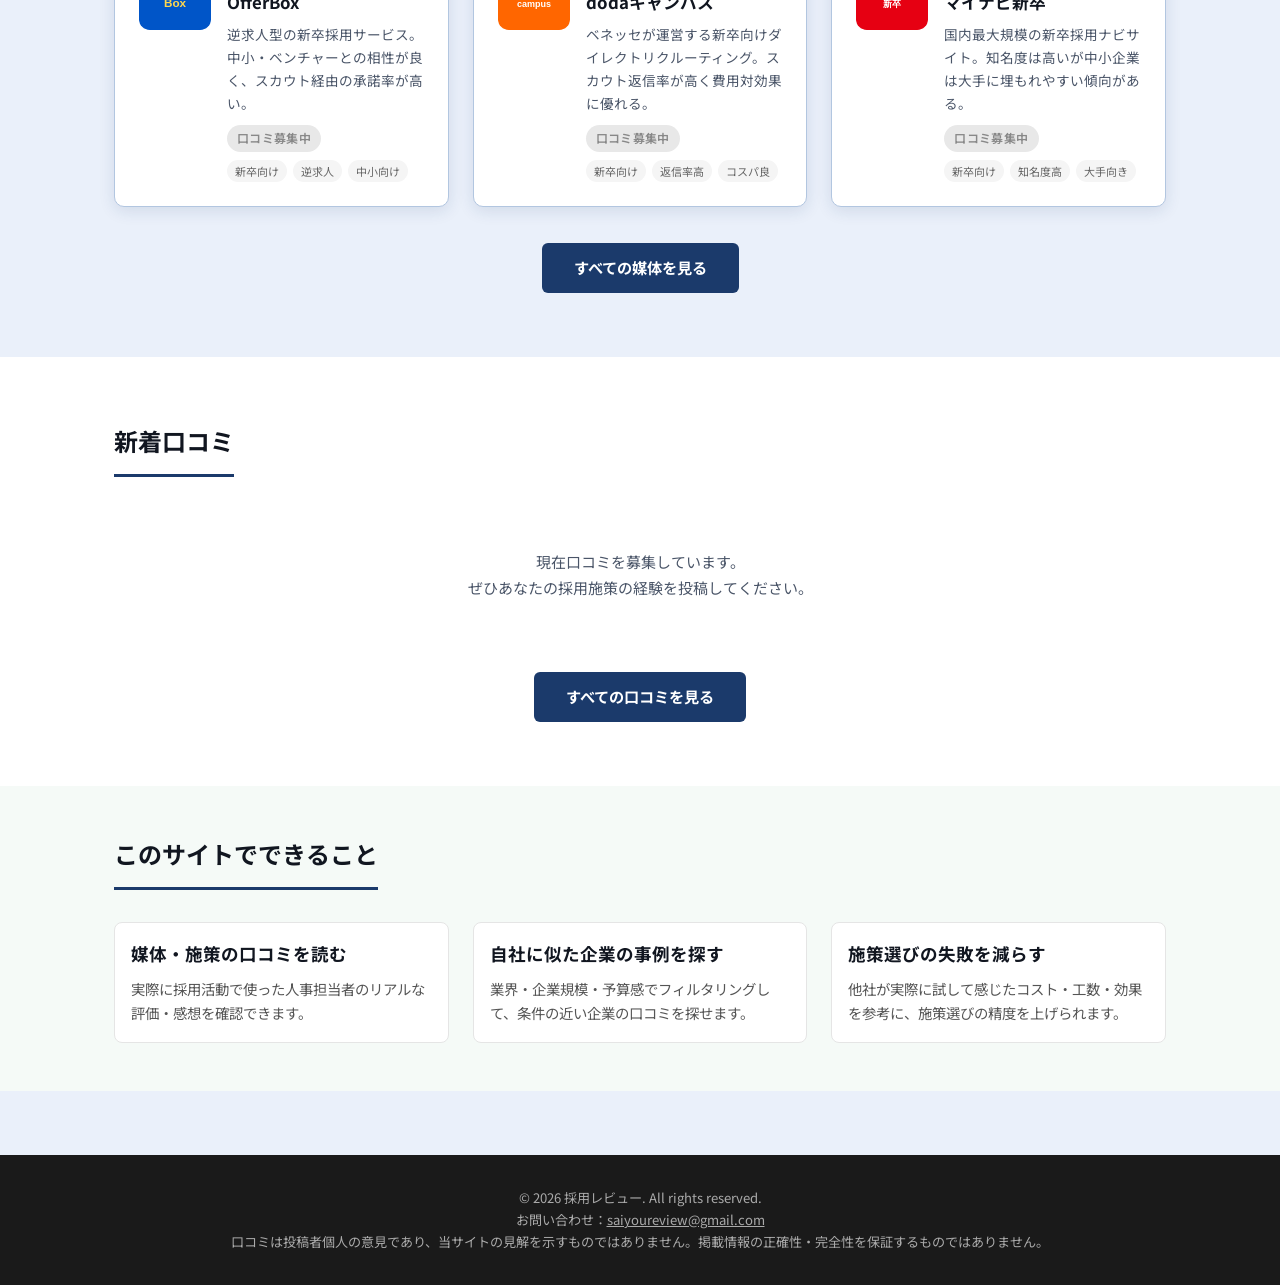
==== commit 110ebc68: "Redesign hero section with 2-column layout, badge, accent, and updated styles" ====
--- a/index.html
+++ b/index.html
@@ -5,6 +5,7 @@
   <meta name="viewport" content="width=device-width, initial-scale=1.0">
   <title>採用レビュー | 採用施策口コミサイト</title>
   <meta name="description" content="人事採用担当者のための採用施策口コミサイト。実際に使った媒体・手法のリアルな評価が集まります。">
+  <link href="https://fonts.googleapis.com/css2?family=Noto+Sans+JP:wght@300;400;500;700&display=swap" rel="stylesheet">
   <link rel="stylesheet" href="style.css">
 </head>
 <body>
@@ -43,9 +44,10 @@
       <circle cx="720" cy="100" r="3" fill="#1D9E75"/>
     </svg>
     <div class="hero-watermark">review</div>
-    <div class="hero-body">
-      <div class="hero-inner">
-        <h1>採用施策、選ぶ前に<br>他社の声を聞こう</h1>
+    <div class="hero-inner">
+      <div class="hero-content">
+        <span class="hero-badge">採用担当者のための口コミサイト</span>
+        <h1>採用施策、選ぶ前に<br><span class="hero-accent">他社の声</span>を聞こう</h1>
         <p>人事担当者が実際に使った媒体・手法のリアルな口コミが集まるサイトです</p>
         <div class="hero-search">
           <input type="text" id="hero-search-input" class="search-input" placeholder="媒体名・手法名で検索（例：OfferBox）">
--- a/style.css
+++ b/style.css
@@ -113,186 +113,151 @@
 }
 
 /* ============================================================
-   ヒーローセクション（白背景・検索ボックス）
+   ヒーローセクション
    ============================================================ */
 .hero {
   background: #f7f9f8;
+  padding: 80px 40px;
   position: relative;
   overflow: hidden;
-}
-
-/* ヒーローウォーターマーク */
+  border-bottom: 1px solid #e8f0ed;
+}
 .hero-watermark {
   position: absolute;
   top: 50%;
   left: 50%;
   transform: translate(-50%, -50%);
-  font-size: 160px;
+  font-size: 220px;
   font-weight: 700;
   color: #1D9E75;
-  opacity: 0.05;
+  opacity: 0.06;
   white-space: nowrap;
   letter-spacing: 0.08em;
   pointer-events: none;
   user-select: none;
 }
-
-/* ヒーロー 2カラムレイアウト */
-.hero-body {
-  position: relative;
-  z-index: 1;
-  display: flex;
-  align-items: center;
-  justify-content: space-between;
-  gap: 40px;
-  max-width: 1000px;
-  margin: 0 auto;
-}
-
-/* モックアップエリア */
-.hero-mockup {
-  position: relative;
-  flex-shrink: 0;
-  width: 280px;
-  height: 220px;
-}
-
-.mockup-card {
-  position: absolute;
-  background: white;
-  border-radius: 10px;
-  padding: 14px 16px;
-  width: 220px;
-  box-shadow: 0 4px 20px rgba(0,0,0,0.1);
-}
-
-.mockup-card.offset  { top: 60px;  left: 30px; }
-.mockup-card.offset2 { top: 120px; left: 60px; }
-
-.mockup-card-header {
-  display: flex;
-  align-items: center;
-  gap: 8px;
-  margin-bottom: 10px;
-}
-
-.mockup-dot {
-  width: 10px;
-  height: 10px;
-  border-radius: 50%;
-  flex-shrink: 0;
-}
-
-.mockup-label {
-  font-size: 12px;
-  font-weight: 700;
-  color: #1a1a1a;
-  flex: 1;
-}
-
-.mockup-stars {
-  font-size: 11px;
-  color: #f59e0b;
-}
-
-.mockup-bar {
-  height: 7px;
-  background: #e8f0fe;
-  border-radius: 4px;
-  margin-bottom: 6px;
-}
-
-.mockup-bar.short { width: 60%; }
-
-.hero-pattern {
-  position: absolute;
-  top: 0;
-  left: 0;
-  width: 100%;
-  height: 100%;
-  opacity: 0.2;
-  pointer-events: none;
-}
-
 .hero-inner {
   position: relative;
   z-index: 1;
-  max-width: 540px;
-  text-align: left;
-}
-
+  max-width: 1000px;
+  margin: 0 auto;
+  display: flex;
+  align-items: center;
+  gap: 60px;
+  font-family: 'Noto Sans JP', sans-serif;
+}
+.hero-content {
+  flex: 1;
+  min-width: 0;
+  text-align: center;
+}
+.hero-badge {
+  display: inline-block;
+  background: #e8f7f2;
+  color: #0F6E56;
+  font-size: 11px;
+  font-weight: 400;
+  letter-spacing: 0.05em;
+  padding: 4px 12px;
+  border-radius: 999px;
+  margin-bottom: 20px;
+}
 .hero h1 {
-  font-size: 28px;
-  font-weight: 500;
+  font-size: 32px;
+  font-weight: 700;
   color: #1a1a1a;
+  line-height: 1.5;
+  letter-spacing: 0.02em;
   margin: 0 0 12px;
-  line-height: 1.4;
-}
-
+}
+.hero-accent { color: #1D9E75; }
 .hero p {
-  font-size: 14px;
+  font-size: 12px;
+  font-weight: 300;
   color: #666;
-  margin: 0 0 24px;
-}
-
-/* 検索ボックス */
+  letter-spacing: 0.03em;
+  line-height: 1.8;
+  margin: 0 0 28px;
+}
 .hero-search {
   display: flex;
-  gap: 0;
-  max-width: 520px;
-  margin: 0 auto;
   border: 1.5px solid #c8e8db;
   border-radius: 8px;
   overflow: hidden;
-}
-
+  max-width: 460px;
+  margin: 0 auto 16px;
+  background: #fff;
+}
 .search-input {
   flex: 1;
-  padding: 12px 16px;
-  font-size: 0.9rem;
-  font-family: var(--font-main);
   border: none;
+  padding: 11px 16px;
+  font-size: 12px;
+  font-family: 'Noto Sans JP', sans-serif;
+  font-weight: 300;
   outline: none;
-  color: var(--color-text);
-  background: white;
-}
-
+  background: transparent;
+}
 .search-btn {
-  padding: 12px 20px;
   background: #1D9E75;
+  color: #fff;
   border: none;
-  font-size: 0.9rem;
-  font-family: var(--font-main);
-  font-weight: 700;
-  color: white;
+  padding: 11px 24px;
+  font-size: 12px;
+  font-family: 'Noto Sans JP', sans-serif;
+  font-weight: 400;
+  letter-spacing: 0.05em;
   cursor: pointer;
-  transition: background 0.2s;
-}
-
-/* カテゴリタグ */
+}
 .hero-tags {
   display: flex;
+  flex-wrap: wrap;
+  gap: 6px;
   justify-content: center;
-  gap: 6px;
-  flex-wrap: wrap;
-  margin-top: 16px;
-}
-
+}
 .hero-tag {
   font-size: 11px;
+  font-weight: 300;
+  letter-spacing: 0.03em;
   color: #1D9E75;
-  background: white;
+  background: #fff;
   padding: 3px 10px;
   border-radius: 999px;
-  border: 0.5px solid #9FE1CB;
+  border: 1px solid #b0dfd0;
   text-decoration: none;
 }
-
-.hero-tag:hover {
-  background: #e8f7f2;
-}
-
-.search-btn:hover { background: #f5f5f5; }
+.hero-tag:hover { background: #e8f7f2; }
+.hero-mockup {
+  width: 240px;
+  flex-shrink: 0;
+  position: relative;
+  height: 210px;
+}
+.mockup-card {
+  background: #fff;
+  border: 1px solid #e0ede8;
+  border-radius: 10px;
+  padding: 12px 14px;
+  position: absolute;
+  width: 190px;
+  box-shadow: 0 2px 12px rgba(0,0,0,0.07);
+}
+.mockup-card:nth-child(1) { top: 0; left: 20px; z-index: 3; }
+.mockup-card.offset  { top: 65px; left: 0; z-index: 2; }
+.mockup-card.offset2 { top: 130px; left: 30px; z-index: 1; }
+.mockup-card-header {
+  display: flex;
+  align-items: center;
+  gap: 8px;
+  margin-bottom: 8px;
+}
+.mockup-dot { width: 8px; height: 8px; border-radius: 50%; flex-shrink: 0; }
+.mockup-label { font-size: 12px; font-weight: 400; color: #1a1a1a; flex: 1; }
+.mockup-stars { font-size: 10px; color: #f59e0b; }
+.mockup-bar { height: 5px; background: #f0f0f0; border-radius: 3px; margin-bottom: 5px; width: 100%; }
+.mockup-bar.short { width: 60%; }
+
+.hero-pattern { display: none; }
 
 /* セクション区切り線 */
 .section-divider {
@@ -817,10 +782,10 @@
   .hero-search { flex-direction: column; border-radius: 8px; }
   .search-btn { border-left: none; border-top: 1.5px solid var(--color-border); }
 
-  .hero { padding: 56px 20px; }
-  .hero-body { flex-direction: column; }
-  .hero-inner { text-align: center; max-width: 100%; }
+  .hero { padding: 40px 20px; }
+  .hero-inner { flex-direction: column; }
   .hero-mockup { display: none; }
+  .hero-watermark { font-size: 80px; }
 
   .cards-grid { grid-template-columns: 1fr; }
 
